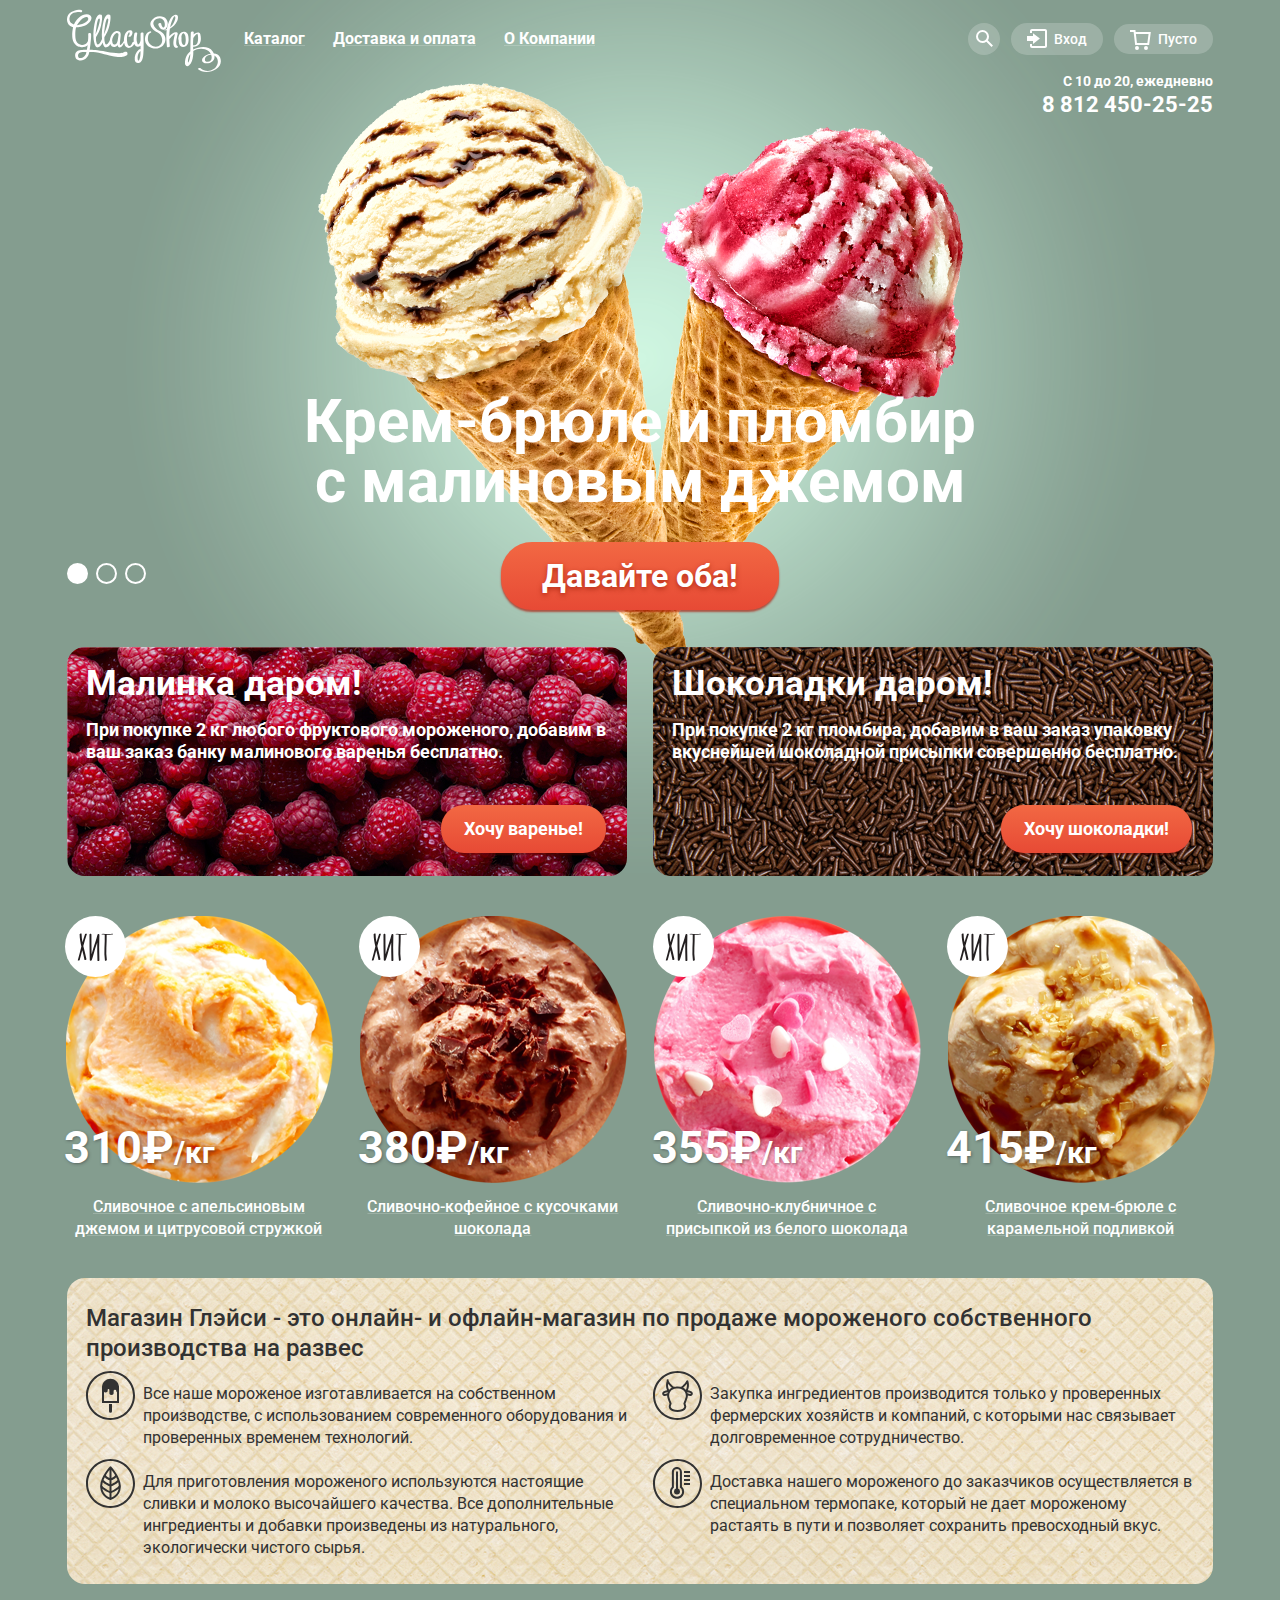
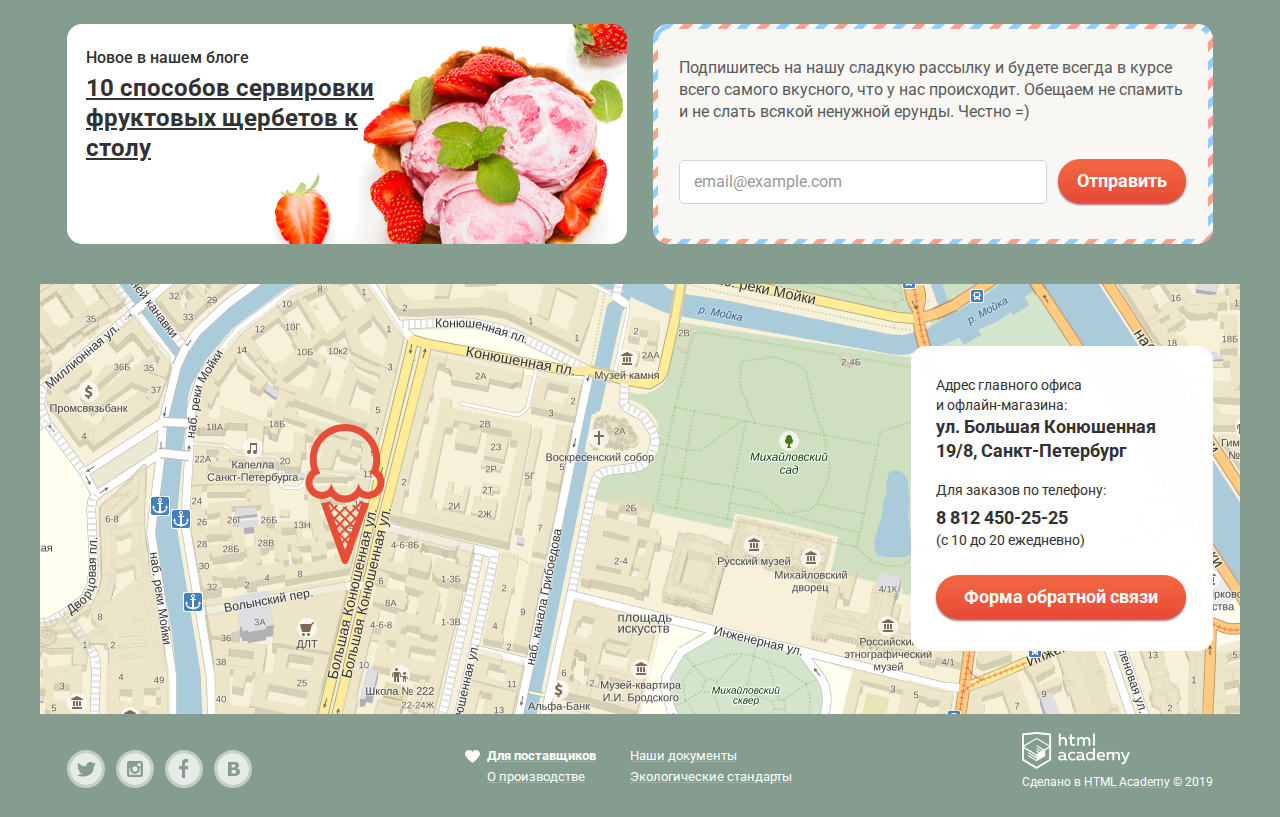
==== index.html @ 8e761d06 "Вёрстка и оживление слайдера" ====
<!DOCTYPE html>
<html lang="ru">
  <head>
    <meta charset="utf-8">
    <title>HTML Academy:Магазин Глейси</title>
    <link href="https://fonts.googleapis.com/css?family=Roboto:400,500,700&display=swap&subset=cyrillic-ext" rel="stylesheet">  
    <link rel="stylesheet" href="css/normalize.css">
    <link rel="stylesheet" href="css/style.css">
  </head>
  <body>
    <input class="visually-hidden" type="radio" name="slide" id="slide1" checked>
    <input class="visually-hidden" type="radio" name="slide" id="slide2">
    <input class="visually-hidden" type="radio" name="slide" id="slide3">
    <div class="site-wrapper">
    	<header class="page-header container">    
        <div class="header-flex">
          <div class="logo-and-nav">  
            <img src="img/logo.svg" width="154" height="64" alt="Логотип магазина Глейси">
        		<nav class="main-navigation">
              <ul class="main-navigation-list">
                <li class="main-navigation-item">
                  <a class="main-nav-button" href="catalog.html">Каталог</a>
                  <ul class="submenu-catalog">
                    <li class="submenu-item"><a href="#">Новинки</a></li>
                    <li class="submenu-item"><a href="catalog.html">Сливочное</a></li>
                    <li class="submenu-item"><a href="#">Щербеты</a></li>
                    <li class="submenu-item"><a href="#">Фруктовый лед</a></li>
                    <li class="submenu-item"><a href="#">Мелорин</a></li>
                  </ul>    
                </li>

                <li class="main-navigation-item"><a class="main-nav-button" href="delivery.html">Доставка и оплата</a></li>
                <li class="main-navigation-item"><a class="main-nav-button" href="about.html">О Компании</a></li>
              </ul>
            </nav>

            <div class="useful-info">
              С 10 до 20, ежедневно
              <a href="tel:+78124502525" aria-label="Контактный телефон">8 812 450-25-25</a>
            </div>
          </div>

          <ul class="user-navigation">
            <li><button class="user-navigation-item search-button" type="button">
                  Поиск
                  <svg xmlns="http://www.w3.org/2000/svg" xmlns:xlink="http://www.w3.org/1999/xlink" width="17" height="17" viewBox="0 0 17 17"><path fill="#fff" d="M16.958 15.527L11.75 10.32A6.455 6.455 0 0 0 13 6.5 6.5 6.5 0 1 0 6.5 13a6.465 6.465 0 0 0 3.839-1.263l5.205 5.204 1.414-1.414zM6.5 11C4.019 11 2 8.981 2 6.5S4.019 2 6.5 2 11 4.019 11 6.5 8.981 11 6.5 11z"/></svg>
                </button></li>
            <li><a class="user-navigation-item login-button" href="login.html">
                  <svg xmlns="http://www.w3.org/2000/svg" xmlns:xlink="http://www.w3.org/1999/xlink" width="21" height="19" viewBox="0 0 21 19"><g fill="#000"><path d="M6 14.875L12.917 9.5 6 4.125v2.917H-.042v4.917H6z"/><path d="M18 0H5C3.9 0 3 .9 3 2v2h2V2h13v15H5v-2H3v2c0 1.1.9 2 2 2h13c1.1 0 2-.9 2-2V2c0-1.1-.9-2-2-2z"/></g></svg>
                  Вход
                </a></li>
            <li><button class="user-navigation-item basket-button" type="button" aria-label="Корзина">Пусто</button></li>
          </ul>
        </div>

        <section class="modal modal-search">
          <h2 class="visually-hidden">Поиск по сайту</h2>
          <form action="https://echo.htmlacademy.ru" method="post">          
            <input class="form-input search-input" type="search" name="searchline" id="searchline" placeholder="Крем-брюле" aria-label="Строка поиска">
          </form>
        </section>

        <section class="modal modal-login">
          <h2 class="visually-hidden">Личный кабинет</h2>
          <form action="https://echo.htmlacademy.ru" method="post">          
            <label class="visually-hidden" for="login-email">Электронная почта</label>
            <input class="form-input modal-login-email-input" type="email" name="email" id="login-email" placeholder="Электронная почта">
            <label class="visually-hidden" for="login-password">Пароль</label>
            <input class="form-input modal-login-password-input" type="password" name="password" id="login-password" placeholder="Пароль">
            <div class="modal-login-buttons-and-links">
              <button class="button enter-button" type="submit">Войти</button>
              <div>
                <a href="forgot-password.html">Забыли пароль?</a>
                <a href="registration.html">Новая регистрация</a>
              </div>
            </div>
          </form>
        </section>
    	</header>

    	<main class="container">
        <h1 class="visually-hidden">Магазин мороженого Глейси</h1>

          <section class="slider">
            <div class="slider-controls">
              <label for="slide1"></label>
              <label for="slide2"></label>
              <label for="slide3"></label>
            </div>
            <ul>
              <li class="slider-item">
                <h2 class="slider-header">Крем-брюле и пломбир с малиновым джемом</h2>
                <img src="img/slider-image-1.png" width="647" height="584" alt="Крем-брюле и пломбир с малиновым джемом">
                <a class="button main-button" href="#">Давайте оба!</a>
              </li>
              <li class="slider-item">
                <h2 class="slider-header">Шоколадный пломбир и лимонный сорбет</h2>
                <img src="img/slider-image-2.png" width="647" height="584" alt="Шоколадный пломбир и лимонный сорбет">
                <a class="button main-button" href="#">Давайте оба!</a>
              </li>
              <li class="slider-item">
                <h2 class="slider-header">Пломбир с помадкой и клубничный щербет</h2>
                <img src="img/slider-image-3.png" width="647" height="584" alt="Пломбир с помадкой и клубничный щербет">
                <a class="button main-button" href="#">Давайте оба!</a>
              </li>
            </ul>
          </section>
        
      		<section class="hot-deals">
            <h2 class="visually-hidden">Горячие предложения!</h2>
            <article class="hot-deals-item raspberry-deal">
              <h3 class="hot-deals-title">Малинка даром!</h3>
              <p>При покупке 2 кг любого фруктового мороженого, добавим в ваш заказ банку малинового варенья бесплатно.</p>
              <a href="#" class="button">Хочу варенье!</a>
            </article>
              
            <article class="hot-deals-item chocolate-deal">
              <h3 class="hot-deals-title">Шоколадки даром!</h3>
              <p>При покупке 2 кг пломбира, добавим в ваш заказ упаковку вкуснейшей шоколадной присыпки совершенно бесплатно.</p>
              <a href="#" class="button">Хочу шоколадки!</a>
            </article>
          </section>

          <section class="bestsellers">
            <h2 class="visually-hidden">Хиты продаж</h2>
            <ul class="bestsellers-list">
              <li class="goods-list-item">
                <a href="#">
                  <h3>Сливочное с апельсиновым джемом и цитрусовой стружкой</h3>
                  <img src="img/1.png" width="267" height="267" alt="Сливочное мороженое с апельсиновым джемом и цитрусовой стружкой">
                </a>
                <p>
                  <span class="price">310&#8381;</span>/кг
                </p>
                <button class="button quick-view-button" type="button">Быстрый просмотр</button>
              </li>
              <li class="goods-list-item">
                <a href="#">
                  <h3>Сливочно-кофейное с кусочками шоколада</h3>
                  <img src="img/2.png" width="267" height="267" alt="Сливочно-кофейное мороженое с кусочками шоколада">
                </a>
                <p>
                  <span class="price">380&#8381;</span>/кг
                </p>
                <button class="button quick-view-button" type="button">Быстрый просмотр</button>
              </li>
              <li class="goods-list-item">
                <a href="#">
                  <h3>Сливочно-клубничное с присыпкой из белого шоколада</h3>
                  <img src="img/3.png" width="267" height="267" alt="Сливочно-клубничное мороженое с присыпкой из белого шоколада">
                </a>
                <p>
                  <span class="price">355&#8381;</span>/кг
                </p>
                <button class="button quick-view-button" type="button">Быстрый просмотр</button>
              </li>
              <li class="goods-list-item">
                <a href="#">
                  <h3>Сливочное крем-брюле с карамельной подливкой</h3>
                  <img src="img/4.png" width="267" height="267" alt="Сливочное мороженое крем-брюле с карамельной подливкой">
                </a>
                <p>
                  <span class="price">415&#8381;</span>/кг
                </p>
                <button class="button quick-view-button" type="button">Быстрый просмотр</button>
              </li>            
            </ul>
          </section>

          <section class="advantages">
            <h2 class="visually-hidden">Наши преимущества</h2>
            <p class="advantages-general-text">Магазин Глэйси - это онлайн- и офлайн-магазин по продаже мороженого собственного производства на развес</p>
            <dl class="advantages-list">
              <div class="advantages-item">
                <dt class="advantages-icon advantages-icon-ice-cream">Собственное производство</dt>
                <dd class="advantages-text">Все наше мороженое изготавливается на собственном производстве, с использованием современного оборудования и проверенных временем технологий.</dd>
              </div>
              
              <div class="advantages-item">
                <dt class="advantages-icon advantages-icon-cow">Проверенные поставщики</dt>
                <dd class="advantages-text">Закупка ингредиентов производится только у проверенных фермерских хозяйств и компаний, с которыми нас связывает долговременное сотрудничество.</dd>
              </div>

              <div class="advantages-item">
                <dt class="advantages-icon advantages-icon-eco">Высочайшее качество</dt>
                <dd class="advantages-text">Для приготовления мороженого используются настоящие сливки и молоко высочайшего качества. Все дополнительные ингредиенты и добавки произведены из натурального, экологически чистого сырья.</dd>
              </div>
              
              <div class="advantages-item">
                <dt class="advantages-icon advantages-icon-thermometer">Правильная доставка</dt>
                <dd class="advantages-text">Доставка нашего мороженого до заказчиков осуществляется в специальном термопаке, который не дает мороженому растаять в пути и позволяет сохранить превосходный вкус.</dd>
              </div>
            </dl>
          </section>

        	<div class="blog-and-subscribe">
            <section class="blog-news">
              <h2 class="blog-news-title">Новое в нашем блоге</h2>
              <a href="#" class="blog-news-item">10 способов сервировки фруктовых щербетов к столу</a>
            </section>

            <section class="subscribe">
              <div class="subscribe-inner-block">
                <h2 class="visually-hidden">Подписка</h2>
                <p class="subscribe-text">Подпишитесь на нашу сладкую рассылку и будете всегда в курсе всего самого вкусного, что у нас происходит. Обещаем не спамить и не слать всякой ненужной ерунды. Честно =)</p>
                <form action="https://echo.htmlacademy.ru" method="post">
                  <label for="input-email" class="visually-hidden">Ваша электронная почта</label>
                  <input class="form-input subscribe-email-input" type="email" name="email" id="input-email" placeholder="email@example.com">
                  <button type="submit" class="button">Отправить</button>
                </form>  
              </div>     
            </section>
        </div>

        <section class="modal modal-feedback">
          <h2 class="visually-hidden">Форма обратной связи</h2>
          <p>Мы обязательно вам ответим!</p>
          <form action="https://echo.htmlacademy.ru" method="post">          
            <label for="name" class="visually-hidden">Ваше имя</label>
            <input class="form-input" type="text" name="name" id="name" placeholder="Имя Фамилия">
            <label for="feedback-email" class="visually-hidden">Ваша электронная почта</label>
            <input class="form-input" type="email" name="email" id="feedback-email" placeholder="email@example.com">
            <label for="comment" class="visually-hidden">Комментарий</label>
            <textarea class="feedback-text form-input" name="comment" id="comment" cols="30" rows="10" placeholder="В свободной форме"></textarea>
            <button class="button" type="submit">Отправить</button>
            <button class="modal-close" type="button" aria-label="Закрыть"></button>
          </form>
        </section>

        <section class="map">
          <h2 class="visually-hidden">Как нас найти</h2>
          <a class="map-link" href="#"><img class="map-image" src="img/map.png" width="1200" height="640" alt="Карта проезда к магазину Глэйси по адресу Санкт-Петербург, ул. Большая Конюшенная 19/8"></a>
          <div class="map-infobox">
            <p>
              Адрес главного офиса<br> и офлайн-магазина:
              <span class="office-address">ул. Большая Конюшенная 19/8, Санкт-Петербург</span>
            </p>

            <p>
              Для заказов по телефону:
              <a class="phone" href="tel:+78124502525" aria-label="Контактный телефон">8 812 450-25-25</a>
              <span class="working-hours">(с 10 до 20 ежедневно)</span>
            </p>

            <a class="button feedback-button" href="#">Форма обратной связи</a>
          </div>
        </section>

    	</main>
    	<footer class="container">
        <div class="social">
          <ul>
            <li><a class="social-button twitter-social" href="#">Twitter</a></li>
            <li><a class="social-button instagram-social" href="#">Instagram</a></li>
            <li><a class="social-button facebook-social" href="#">Facebook</a></li>
            <li><a class="social-button vk-social" href="#">Вконтакте</a></li>
          </ul>
        </div>

    		<div class="footer-nav">
          <ul>
              <li><a class="suppliers" href="#">Для поставщиков</a></li>
              <li><a href="#">О производстве</a></li>
          </ul>
        
          <ul>
            <li><a href="#">Наши документы</a></li>
            <li><a href="#">Экологические стандарты</a></li>
          </ul>
    		</div>

    		<div class="copyright">
          <a href="https://htmlacademy.ru/intensive/htmlcss" class="html-academy-logo">HTML Academy</a>
          <span class="made-in-htmlacademy"> Сделано в <a href="https://htmlacademy.ru/intensive/htmlcss">HTML Academy</a> &copy; 2019</span>
    		</div>
    	</footer>
      <div class="overlay"></div>
      <script src="js/script.js"></script>
      <script src="js/feedback.js"></script>
    </div>
  </body>
</html>
---- css/style.css ----
body {
	padding: 0;
	margin: 0;

	font-family: "Roboto", Arial, sans-serif;
	font-size: 16px;
	line-height: 22px;
	font-weight: 400;
	color: #ffffff;

	background-color: #849d8f; 
	background-image: url("../img/backlight-catalog.png");
	background-position: 50% 0;
	background-repeat: repeat-x;

}

.site-wrapper {	
	background-image: url("../img/backlight.png");
	background-position: 50% 0;
	background-repeat: no-repeat;

	transition: background-color 0.5s ease;
}

a {
	color: inherit;
	text-decoration-color: rgba(255, 255, 255, 0.2);
}

a:hover,
a:focus,
a:active
 {
	color: #ffbc9e;
	text-decoration-color: rgba(255, 188, 158, 0.3);
}

img {
  max-width: 100%;
  height: auto;
}

ul {
	margin: 0;
}

.container {
	position: relative;
	width: 1146px;
	margin: 0 auto;
	padding: 0 27px;
}

/*Класс для скрывания от всех, кроме читалок*/

.visually-hidden {
	position: absolute;
	width: 1px;
	height: 1px;
	margin: -1px;
	border: 0;
	padding: 0;
	clip: rect(0 0 0 0);
	overflow: hidden;
}

/* Модалки */

.modal {
	display: none;
}

.form-input {
	box-sizing: border-box;
	padding: 0 14px;

	color: #323232;

	border: 1px solid #d3d3d2;
	border-radius: 5px;
}

.form-input:hover {
	border: 2px solid rgba(154, 154, 154, 0.52);
	padding-left: 13px;
}

.form-input:focus {
	outline: none;
	border: 2px solid rgba(46, 136, 228, 0.52);
	padding-left: 13px;
}

.form-input::placeholder {
	color: #999999;
}

.modal-search {
	z-index: 1;
	position: absolute;
	right: 239px;
	top: 59px;

	background-color: #f8f7f4;

	border-radius: 6px;

	box-shadow: 0 20px 20px 0 rgba(0, 0, 0, 0.4);
}

.search-input {
	margin: 20px 15px;
	width: 310px;
	height: 44px;
}

.modal-login {
	z-index: 1;
	position: absolute;
	right: 135px;
	top: 59px;

	background-color: #f8f7f4;

	border-radius: 6px;

	box-shadow: 0 20px 20px 0 rgba(0, 0, 0, 0.4);
}


.modal-login-buttons-and-links {
	display: flex;
	margin: 0 19px;
	margin-bottom: 22px;
	justify-content: space-between;
	height: 44px;
}

.modal-login input {
	display: block;
	margin: 20px 19px;
	width: 240px;
	height: 42px;
}

.modal-login a {
	display: block;
	margin-bottom: -5px;

	color: #323232;
	font-size: 13px;
	line-height: 24px;
	text-decoration: underline;
	text-decoration-color: rgba(50, 50, 50, 0.3);
}

.modal-login a:hover,
.modal-login a:focus,
.modal-login a:active {
	color: #e84d37;
	text-decoration-color: rgba(232, 77, 55, 0.3);
}

.modal-login .enter-button {
	padding: 10px 24px;
}

.modal-basket {
	z-index: 1;
	position: absolute;
	right: 27px;
	top: 59px;
	padding: 0 16px;

	color: #323232;
	font-size: 13px;
	line-height: 16px;

	background-color: #f8f7f4;

	border-radius: 5px;

	box-shadow: 0 20px 20px 0 rgba(0, 0, 0, 0.4);
}

.modal-basket td {	
	box-sizing: border-box;
}

.basket-table-line {
	height: 65px;
	vertical-align: middle;
}

.basket-cost-cell {
	width: 80px;
	text-align: center;
}

.basket-price-cell {
	width: 130px;
	text-align: center;
}

.basket-price {
	color: #999999;
}

.basket-name-cell {
	width: 274px;
	padding-left: 46px;

	background-repeat: no-repeat;
	background-size: 33px 33px;
	background-position: 0 center;
}

.basket-delete-cell {
	width: 26px;
}

.basket-total {
	padding-top: 15px;
	text-align: right;

	font-size: 15px;
	line-height: 18px;
	font-weight: bold;
	border-top: 1px solid #cacac7;
}

.basket-item-1 {
	background-image: url("../img/ice-cream-mini-icon-1.png");
}

.basket-item-2 {
	background-image: url("../img/ice-cream-mini-icon-2.png");
}

.delete-button {
	display: block;
	width: 11px;
	height: 11px;

	font-size: 0;

	background-image: url("../img/cross-small.svg");
}

.modal-basket form {
	text-align: right;
}

.modal-basket table {
	text-align: left;
	border-collapse: collapse;
	border: none;
}

.modal-basket .order-button {
	padding: 10.5px 15.5px;
	margin-top: 8px;
	margin-bottom: 20px;
}

.modal-feedback {
	position: fixed;
	width: 478px;
	height: 442px;
	z-index: 3;
	left: 50%;
	top: 50%;
	transform: translate(-50%, -50%);
	box-sizing: border-box;
	padding: 0 24px;

	background-color: #f8f7f4;

	border-radius: 10px;
}

.overlay {
	z-index: 2;
	display: none;
	position: fixed;
	left: 0;
	top: 0;
	width: 100%;
	height: 100%;

	background-color: rgba(0, 0, 0, 0.3);
}

.modal-feedback form {
	text-align: right;
}

.modal-feedback p {
	margin: 0;
	margin-top: 16px;

	color: #323232;
	font-size: 24px;
	line-height: 28px;
	font-weight: 500;
}

.modal-feedback .form-input {
	display: block;
	width: 267px;
	height: 44px;
	margin-top: 20px;
}

.modal-feedback .feedback-text {
	padding: 10px 14px;
	width: 100%;
	height: 155px;
	resize: none;
}

.modal-feedback .feedback-text:hover,
.modal-feedback .feedback-text:focus {
	padding: 9px 13px;
}

.modal-feedback .button {
	margin: 25px auto;
	padding: 10px 24px;
}

.modal-close {
	position: absolute;
	top: 7px;
	right: 8px;
	width: 18px;
	height: 17px;
	padding: 20px;
	margin: 0;
	cursor: pointer;

	background: none;
	background-image: url("../img/cross-big.svg");
	background-repeat: no-repeat;
	background-position: center;

	border: none;
}

.modal-show {
	display: block;
}


/* Кнопки */

.button {
	padding: 12px 23px;	
	display: inline-block;

	font: inherit;
	color: #ffffff;
	font-size: 18px;
	line-height: 24px;
	font-weight: bold;
	text-decoration: none;
	text-align: center;
	vertical-align: baseline;
	white-space: nowrap;

	background-color: #e84d37;
	background-image: linear-gradient(to top, #e74a35, #f26843);

	box-shadow: 0 2px 2px 0 rgba(85, 8, 0, 0.54);

	border: none;
	border-radius: 23px;
}

.button:hover,
.button:focus {
	color: #ffffff;

	background-image: 
	linear-gradient(rgba(255, 255, 255, 0.2), rgba(255, 255, 255, 0.2)),
	linear-gradient(to top, #e74a35, #f26843);

	box-shadow: 0 2px 1px 0 #ac1000;
}

.button:active {
	background-image: 
	    linear-gradient(rgba(0, 0, 0, 0.07), rgba(0, 0, 0, 0.07)),
	    linear-gradient(#e74a35, #f26843);

	box-shadow: inset 0 2px 2px 0 #942718;
}

.main-button {
	padding: 12px 41px;

	font-size: 32px;
	line-height: 44px;
	text-shadow: 0 2px 5px rgba(160, 32, 11, 0.76);

	box-shadow: 0 2px 2px 0 rgba(172, 16, 0, 0.64);

	border-radius: 31px;
}


/*    Главное меню     */
.page-header {
	position: relative;
	padding-top: 9px;
}

.header-flex {
	display: flex;
	justify-content: space-between;

}

.logo-and-nav {
	display: flex;
}

.gllacy-logo-link {
	font-size: 0;
	line-height: 0;
}

.main-navigation {
	margin-left: 10px;

	font-weight: bold;
	line-height: 18px;
}

.user-navigation {
	font-weight: 500;
	line-height: 16px;
}

.main-navigation a,
.user-navigation a {
	text-decoration-color: rgba(255, 255, 255, 0.2);
	color: inherit;
}

.main-navigation-item {
	padding-bottom: 4px;
	margin-right: 2px;
}

.main-navigation-list,
.user-navigation {
	display: flex;
	flex-wrap: wrap;
	align-items: center;
	padding: 0;

	list-style: none;
}

.main-navigation-list {
	position: relative;
	height: 100%;
}


.main-navigation .submenu-catalog {
	display: none;
	z-index: 1;
	position: absolute;
	top: 50px;
	left: -7px;
	padding: 0;

	list-style: none;

	background-color: #f8f7f4;

	box-shadow: 0 20px 20px 0 rgba(0, 0, 0, 0.4);

	border-radius: 5px;
}

.submenu-item {
	padding: 0;
	padding-left: 6px;
	padding-right: 9px;

	color: #323232;
	font-size: 14px;
	line-height: 16px;
	font-weight: 400;
}

.submenu-item:hover {
	background-color: #fbded7;
}

.submenu-item:active {
	background-color: #f6b5a5;
}

.submenu-item.submenu-item-current {
	color: #ffffff;

	background-color: #d07058;
}

.submenu-item:first-child a {
	font-weight: bold;
	border-bottom: 1px solid rgba(53, 53, 53, 0.2);
}

.submenu-item a {
	display: block;
	padding: 6px 15px;
	margin: 5px 0;
	text-decoration: none;
}

.main-navigation-item:hover > .submenu-catalog {
	display: block;
}

.main-nav-button {
	padding-top: 7px;
	padding-bottom: 6px;
	padding-left: 13px;
	padding-right: 13px;

	text-align: center;
	vertical-align: middle;
}

.main-nav-button:hover,
.main-nav-button:focus {
	color: #323232;

	outline: none;
	background-color: #f7f6f3;
	text-decoration: none;
	border-radius: 16px;
}

.main-nav-button:active {
	box-shadow: inset 0 2px 2px 0 #696969;

}

.main-nav-current {
	color: #ffffff;
	text-decoration: none;
	
	background-color: #d07058;
	border-radius: 16px;
	box-shadow: none;
}

.main-nav-current:hover,
.main-nav-current:focus {
	color: #ffffff;
	
	background-color: #d07058;
	border-radius: 16px;
	box-shadow: none;
}

.main-nav-current:focus {
	box-shadow: 0 0 2px 2px rgba(117, 161, 210, 0.7);
}

.user-navigation-item {
	display: block;
	box-sizing: border-box;

	margin: 0;
	margin-bottom: 5px;
	margin-left: 11px;

	color: inherit;
	font-size: 14px;
	line-height: 16px;
	font-weight: 500;
	text-decoration: none;

	background-color: rgba(255, 255, 255, 0.2);

	border: none;
	border-radius: 16px;
}

.search-button {
	padding: 0;
	display: flex;
	align-items: center;
	justify-content: center;
	width: 32px;
	height: 32px;

	font-size: 0;
	line-height: 0;
}

.login-button {
	width: 92px;
	height: 32px;
	padding: 0 16px;
	
	display: flex;
	align-items: center;
	justify-content: space-between;
}

.login-button path {
	fill: #ffffff;
}

.basket-button {
	padding-top: 7px;
	padding-bottom: 7px;
	padding-left: 44px;
	padding-right: 16px;

	background-image: url("../img/basket.svg");
	background-repeat: no-repeat;
	background-position: 16px 6px;
}

.user-navigation-item:hover,
.user-navigation-item:focus,
.user-navigation-item:active {
	color: #323232;
	background-color: #f8f7f4;
	outline: none;
}

.user-navigation-item:hover path,
.user-navigation-item:focus path,
.user-navigation-item:active path {
	fill: #000000;
}

.basket-button.basket-not-empty,
.basket-button:hover,
.basket-button:focus {
	color: #323232;

	background-color: #f8f7f4;
	background-image: url("../img/basket-red.svg");
	background-repeat: no-repeat;
}

.basket-button:focus {
	box-shadow: 0 0 2px 2px rgba(117, 161, 210, 0.7);
}

.useful-info {
	z-index: 1;
	position: absolute;
	bottom: -44px;
	right: 27px;

	font-size: 14px;
	line-height: 16px;
	font-weight: bold;
	text-align: right;
}

.useful-info a {
	display: block;
	margin-top: 4px;

	font-size: 22px;
	line-height: 24px;
	font-weight: bold;
	text-decoration: none;
}


/* Раздел слайдер */
.slider {
	position: relative;
	margin-top: 10px;
}

.slider h2,
.slider a {
	position: absolute;
	transform: translateX(-50%);
	left: 50%;
}

.slider ul {
	list-style: none;
	padding: 0;	
}

.slider-item {
	display: none;
	text-align: center;
}

.slider-item img {
	width: 647px;
	height: 584px;
}

.slider-header {
	width: 700px;
	top: 259px;

	font-size: 60px;
	line-height: 60.35px;
	font-weight: bold;
}

.slider a {
	top: 459px;
}

.slider-controls {
  position: absolute;
  bottom: 88px;
  left: 0;
  z-index: 20;
  
  font-size: 0;
}

.slider-controls label {
  display: inline-block;
  width: 17px;
  height: 17px;
  margin-right: 8px;

  vertical-align: top;

  background-color: transparent;
  border: 2px solid #ffffff;
  border-radius: 50%;
  cursor: pointer;
}

#slide1:checked ~ .site-wrapper {
  background-color: #849d8f;
}

#slide2:checked ~ .site-wrapper {
  background-color: #8996a6;
}

#slide3:checked ~ .site-wrapper {
  background-color: #9d8b84;
}

#slide1:checked ~ .site-wrapper .slider-item:nth-child(1),
#slide2:checked ~ .site-wrapper .slider-item:nth-child(2),
#slide3:checked ~ .site-wrapper .slider-item:nth-child(3) {
  display: block;
}

#slide1:checked ~ .site-wrapper label[for="slide1"],
#slide2:checked ~ .site-wrapper label[for="slide2"],
#slide3:checked ~ .site-wrapper label[for="slide3"] {
  background-color: #ffffff;
}

/* Раздел горячие предложения */

.hot-deals {
	margin-top: -26px;
	display: flex;
	justify-content: space-between;
}

.hot-deals-item {
	position: relative;
	box-sizing: border-box;
	width: 560px;
	padding: 0 19px;

	font-size: 18px;
	line-height: 22px;
	font-weight: bold;
	min-height: 229px;

	border-radius: 18px;
}

.hot-deals-item p {
	margin: 0;
}

.hot-deals-title {
	margin: 0;
	margin-top: 16px;
	margin-bottom: 15px;

	font-size: 35px;
	line-height: 41px;
	font-weight: bold;
}

.hot-deals-item .button {
	position: absolute;
	right: 21px;
	bottom: 23px;
}

.raspberry-deal {
	background-color: #721329;
	background-image: url("../img/raspberry-bg.jpg");
	background-repeat: no-repeat;

}

.chocolate-deal {
	background-color: #371a0c;
	background-image: url("../img/chocolate-bg.jpg");
	background-repeat: no-repeat;
}


/* Раздел хиты продаж */

.bestsellers {
	margin-top: 40px;
}

.bestsellers-list {
	display: flex;
	flex-wrap: wrap;
	justify-content: space-between;
	margin: 0;
	padding: 0;
	margin-top: 25px;
	margin-left: -15px;
	margin-right: -15px;


	list-style: none;
}

.bestsellers-list li::after {
	position: absolute;
	top: 0;
	left: 13px;

	content: "";
	width: 61px;
	height: 61px;

	background-image: url("../img/hit.svg");
}

/* Раздел Преимущества (главная)*/

.advantages {
	margin-top: 1px;
	padding: 19px;
	padding-bottom: 25px;

	color: #323232;

	background-color: #ece1c8;
	background-image: url("../img/waffel-pattern.jpg");
	background-position: 0 0;
	background-repeat: repeat;

	border-radius: 18px;
}

.advantages-general-text {
	margin-top: 6px;
	margin-bottom: -2px;

	font-size: 24px;
	line-height: 30px;
	font-weight: 500;
}

.advantages-list {
	display: flex;
	flex-wrap: wrap;
	justify-content: space-between;

	margin: 0;
}

.advantages-item {
	position: relative;
	width: 541px;

	margin-top: 22px;
}

.advantages-text {
	margin: 0;
	padding-left: 57px;
}

.advantages-icon {
	position: absolute;
	top: -12px;

	font-size: 0;
	width: 50px;
	height: 50px;
	background-position: top left;
	background-repeat: no-repeat;
}

.advantages-icon-ice-cream {
	background-image: url("../img/ice-cream.svg");
}

.advantages-icon-eco {
	background-image: url("../img/eco.svg");
}

.advantages-icon-cow {
	background-image: url("../img/cow.svg");
}

.advantages-icon-thermometer {
	background-image: url("../img/thermometer.svg");
}

.blog-and-subscribe {
	margin-top: 40px;
	display: flex;
	justify-content: space-between;
	height: 220px;
}

/* Новоти в блоге */

.blog-news {
	box-sizing: border-box;
	width: 560px;
	padding: 19px;

	background-color: #ffffff;	
	background-image: url("../img/strawberry-bg.jpg");
	background-position: -52px -224px;
	background-repeat: no-repeat;

	border-radius: 15px;
}

.blog-news-title {
	margin: 0;
	margin-top: 4px;
	color: #323232;
	font-size: 16px;
	line-height: 22px;
	font-weight: 500;
}

.blog-news-item {
	display: inline-block;
	vertical-align: baseline;
	margin-top: 4px;
	width: 60%;

	color: #323232;
	font-size: 24px;
	line-height: 30px;
	font-weight: bold;
	text-decoration-color: #353535;
}

.blog-news a:hover,
.blog-news a:focus,
.blog-news a:active {
	color: #e84d37;
	text-decoration-color: rgba(232, 77, 55, 0.3);
}


/* Подписка */

.subscribe {
	box-sizing: border-box;
	width: 560px;
	padding: 5px;

	color: #5a5a5a;

	background-color: #fe9e90;
	background-image: url("../img/bg-post.svg");

	border-radius: 15px;
}

.subscribe-inner-block {
	padding: 21px;
	padding-right: 15px;

	box-sizing: border-box;
	width: 100%;
	height: 100%;

	background-color: #f8f7f4;
	border-radius: 12px;
}

.subscribe-text {
	margin: 0;
	margin-top: 7px;
}

.subscribe form {
	margin-top: 36px;
}

.subscribe-email-input {
	width: 368px;
	height: 44px;
	margin-right: 7px;
}

.subscribe-email-input::placeholder {
	color: #999999;
}

.subscribe .button {
	padding: 10px 19px;

}

/* Карта */

.map {
	position: relative;
	margin: 0 -27px;
	margin-top: 40px;
	width: 1200px;
}

.map-link {
	display: block;
	width: 1200px;
	height: 430px;
	overflow: hidden;
}

.map-link::before {
	z-index: 1;
	position: absolute;
	top: 140px;
	left: 265px;

	content: "";
	width: 80px;
	height: 140px;

	background-image: url("../img/pin.svg");
	background-repeat: no-repeat;
}

.map-image {
	position: relative;
	top: -105px;
}

.map-infobox {
	position: absolute;
	top: 62px;
	right: 27px;
	width: 302px;
	height: 305px;

	box-sizing: border-box;
	padding: 15px 25px;

	border-radius: 15px;

	background-color: rgba(255, 255, 255, 0.98);
}

.map-infobox p {
	margin: 14px 0;

	color: #323232;
	font-size: 14px;
	line-height: 20px;
}

.map-infobox a {
	text-decoration: none;
}

.map-infobox .office-address {
	display: inline-block;
	margin-bottom: 3px;

	font-size: 18px;
	line-height: 24px;
	font-weight: bold;
}

.map-infobox .phone {
	display: inline-block;
	margin-top: 7px;

	color: #323232;
	font-size: 18px;
	line-height: 22px;
	font-weight: bold;
}

.map-infobox .working-hours {
	display: inline-block;
	margin-bottom: 10px;

	font-size: 14px;
	line-height: 22px;
}

.map-infobox .feedback-button {
	padding: 10px 28px;
}

/*         */
/* Каталог */
/*         */

/* Хлебные крошки */

.breadcrumbs ul {
	display: flex;
	justify-content: flex-start;
	flex-wrap: wrap;

	padding: 0;
	margin: 0;
	margin-top: 25px;

	list-style: none;

	font-size: 14px;
	line-height: 16px;
}

.breadcrumbs li {
	position: relative;

	margin-right: 21px;
}

.breadcrumbs li::after {
	content: "»";

	position: absolute;
	right: -14px;
}

.breadcrumbs-current {
	margin-right: 0;
}

.breadcrumbs-current::after {
	display: none;
}


.catalog-title {
	margin: 0;
	margin-top: 5px;

	font-size: 35px;
	line-height: 41px;
}

/* Фильтр товаров */

.filters {
	margin-top: 26px;
}

.filters form {
	display: flex;
	justify-content: space-between;
	align-items: flex-start;
	flex-wrap: wrap;
	width: 860px;
	height: 148px;
}

.filters-section {
	height: 58px;
	display: flex;
	flex-direction: column;
	justify-content: flex-end;
}

.filters fieldset {
	padding: 0;
	margin: 0;
	border: none;
}

.filters ul {
	list-style: none;	
}

.filters-group-label {
	padding-left: 16px;
	padding-right: 15px;
	margin-bottom: 6px;

	font-size: 14px;
	line-height: 16px;
	font-weight: 500;
}

.filters-group {
	display: flex;
	justify-content: space-around;
	align-items: center;
	flex-wrap: wrap;
	height: 36px;

	padding: 0;

	color: #ffffff;
	font-size: 16px;
	line-height: 18px;
	font-weight: 500;

	border: none;
	border-radius: 18px;

	background-color: rgba(255, 255, 255, 0.2);
}

.filters .sorting-select {
	width: 193px;
	height: 36px;
	padding-left: 12px;
	padding-right: 20px;
}

.filters .sorting-select:hover,
.filters .sorting-select:focus {
	color: #323232;
	outline: none;
}

.filters .sorting-select:focus {
	box-shadow: 0 0 2px 2px rgba(117, 161, 210, 0.7);
}

.filters .filter-range {
	width: 219px;
}

.filter-range .range-controls {
	position: relative;
	justify-content: center;
}

.range-controls .scale {
	height: 4px;
	width: 80%;

	background-color: rgba(248, 247, 244, 0.5);
}

.range-controls .bar {
	position: relative;
	left: 20px;
	height: 4px;
	width: 53.6%;

	background-color: rgba(248, 247, 244, 1);
}

.range-toggle {
	position: absolute;
	top: 9px;
	width: 4px;
	height: 4px;

	background-color: #ababab;

	border: 8px solid #ffffff;
	border-radius: 50%;	
	cursor: pointer;
}

.range-toggle-min {
	left: calc(10% + 5.9%);
}

.range-toggle-max {
	right: calc(10% + 20.5%);
}

.filters .fat-select {
	width: 415px;
	margin-right: 4px;
}

.filters .fillers-select {
	width: 702px;
}

.filter-option label {
	position: relative;
	padding-left: 30px;
}

.fillers-select .filters-group,
.fat-select .filters-group {
	padding: 0 5px;
}
.filter-input + label::before{
	content: "";
	display: block;
	position: absolute;
	background-repeat: no-repeat;
	background-size: contain;
	opacity: 0.8;
}

.filter-input + label:hover::before,
.filter-input:focus + label::before {
	opacity: 1;
}

.filter-input:disabled + label::before {
	opacity: 0.4;
}

.filter-input-radio + label::before {
	width: 22px;
	height: 22px;
	left: -2px;
	top: -1px;
	
	background-image: url("../img/radio-off.svg");
}

.filter-input-checkbox + label::before {
	width: 20px;
	height: 20px;
	left: -2px;
	top: 0px;
	
	background-image: url("../img/checkbox-off.svg");
}

.filter-input-radio:checked + label::before {
	background-image: url("../img/radio-on.svg");
}

.filter-input-checkbox:checked + label::before {
	width: 25px;
	background-image: url("../img/checkbox-on.svg");
}

/* Обводка для фокуса - какая-то нужна, но эта выглядит плохо при работе мышкой */
/*.filter-input:focus + label {
	box-shadow: 0 0 2px 2px rgba(117, 161, 210, 0.7);
}*/

.filters-button {
	padding-top: 9px;
	padding-bottom: 9px;
	padding-left: 29px;
	padding-right: 29px;
	margin: 0;

	color: inherit;
	font-size: 16px;
	line-height: 18px;
	font-weight: 500;

	background-color: rgba(255, 255, 255, 0.2);

	box-shadow: inset 0 0 0 2px #ffffff;
	border: none;
	border-radius: 18px;
}

.filters-button:hover,
.filters-button:focus {
	color: #323232;

	background-color: #f7f6f3;
}

.filters-button:focus {
	outline: none;
	box-shadow: 0 0 2px 2px rgba(117, 161, 210, 0.7);
}

.filters-button:active {
	box-shadow: inset 0 2px 1px 0 #696969;
	border: 2px solid #;
}


/* Список товаров */

.goods-list {
	display: flex;
	flex-wrap: wrap;
	justify-content: space-between;
	margin: 0;
	padding: 0;
	margin-top: 25px;
	margin-left: -15px;
	margin-right: -15px;

	list-style: none;
}

.goods-list-item {
	position: relative;
	width: 25%;
	margin-bottom: 37px;

	text-align: center;
}

.goods-list-item::before {
	display: none;
	z-index: -1;
	content: "";
	position: absolute;
	top: -6px;
	width: 100%;
	height: 125%;

	background-color: rgba(248, 247, 244, 0.2);

	box-shadow: 0 20px 20px 0 rgba(0, 0, 0, 0.08);

	border-radius: 5px;
}

.quick-view-button {
	display: none;
	position: absolute;
	bottom: -18.2%;
	left: 50%;
	transform: translateX(-50%);

	padding: 10px 17px;
}

.goods-list-item:hover {
	z-index: 1;
}

.goods-list-item:hover::before,
.goods-list-item:hover .quick-view-button {
	display: block;
}

.goods-list-item a {
	display: flex;
	flex-direction: column-reverse;
	align-items: center;
}

.goods-list-item h3 {
	margin: 0;
	margin-top: 13px;
	max-width: 87%;

	font-size: 16px;
	line-height: 22px;
	font-weight: 500;

	text-align: center;
}

.goods-list-item .price {
	font-size: 45px;
	line-height: 45px;
	font-weight: bold;

}

.goods-list-item p {
	position: absolute;
	top: 209px;
	left: 12px;
	margin: 0;

	font-size: 30px;
	line-height: 45px;
	font-weight: bold;
	text-shadow: 1px 1px 3px rgba(49, 50, 53, 0.5);
}

/* Пагинация */

.pagination {
	display: flex;
	justify-content: flex-end;

	padding: 0;
	margin-top: 45px;
	padding-bottom: 29px;

	border-bottom: 1px solid rgba(234, 234, 234, 0.3);

	list-style: none;
}

.page-link {
	display: block;

	padding-top: 4px;
	padding-bottom: 3px;
	padding-left: 9px;
	padding-right: 9px;
	margin-left: 2px;

	font-size: 16px;
	line-height: 18px;
	font-weight: 500;
	text-decoration: none;
	
	border-radius: 50%;
}

.page-link:hover,
.page-link:focus,
.page-link:active {
	color: #ffffff;
	background-color: rgba(255, 255, 255, 0.2);
}

.pagination .current-page {
	color: #353535;

	background-color: #eaeaea;
}

.previous-page,
.next-page {
	width: 27px;
	height: 26px;
	padding: 0;

	font-size: 0;

	background-image: url("../img/icon-right-small.svg");
	background-repeat: no-repeat;
	background-position: center;
}

.previous-page {	
	transform: rotate(180deg);
}

.next-page {
	margin-right: -10px;
	margin-left: 7px;
}

/* Подвал */

footer {
	min-height: 103px;

	display: flex;
	justify-content: space-between;

	color: #ffffff;
	font-size: 13px;
	line-height: 18px;
}

footer ul {
	list-style: none;
}


footer .suppliers {
	font-weight: bold;
}

footer .made-in-htmlacademy {
	font-size: 12px;
}

.social {
	width: 185px;
	padding-top: 36px;
}

.social ul {
	display: flex;
	justify-content: space-between;

	padding: 0;
}

.footer-nav {
	margin-top: 33px;
	margin-left: 5px;
	width: 305px;
	display: flex;
	justify-content: space-between;
}

.footer-nav ul {
	padding: 0;
}

.footer-nav li {
	margin-bottom: 3px;
}

.copyright {
	padding-top: 18px;
}

.social-button {
	position: relative;
	display: block;
	width: 32px;
	height: 32px;
	opacity: 0.8;

	font-size: 0;

	background-repeat: no-repeat;	
}

.social li {
	width: 32px;
	height: 32px;

	border: 3px solid rgba(255, 255, 255, 0.5);
	border-radius: 50%;
}

.social li:hover {
	border-color: rgba(255, 255, 255, 0.7);
}

.social-button:hover,
.social-button:focus {
	opacity: 1;
}

.twitter-social {
	background-image: url("../img/twitter.svg");	
}

.instagram-social {
	background-image: url("../img/instagram.svg");
}

.facebook-social {
	background-image: url("../img/fb.svg");
}

.vk-social {
	background-image: url("../img/vk.svg");
}

.suppliers {
	position: relative;
}

.suppliers::before {
	content: "";
	position: absolute;
	top: 2px;
	left: -22px;
	width: 15px;
	height: 13px;

	background-image: url("../img/heart.svg");
	background-repeat: no-repeat;
	background-position: 0;
}

.html-academy-logo {
	display: block;
	width: 108px;
	height: 37px;

	margin-bottom: 4px;

	font-size: 0;

	background-image: url("../img/logo-htmlacademy.svg");
	background-repeat: no-repeat;
}

/*.site-wrapper {
	background-image: url("../../gllacy-index.jpg");
	background-position: 50% 0;
	background-repeat: no-repeat;
}*/
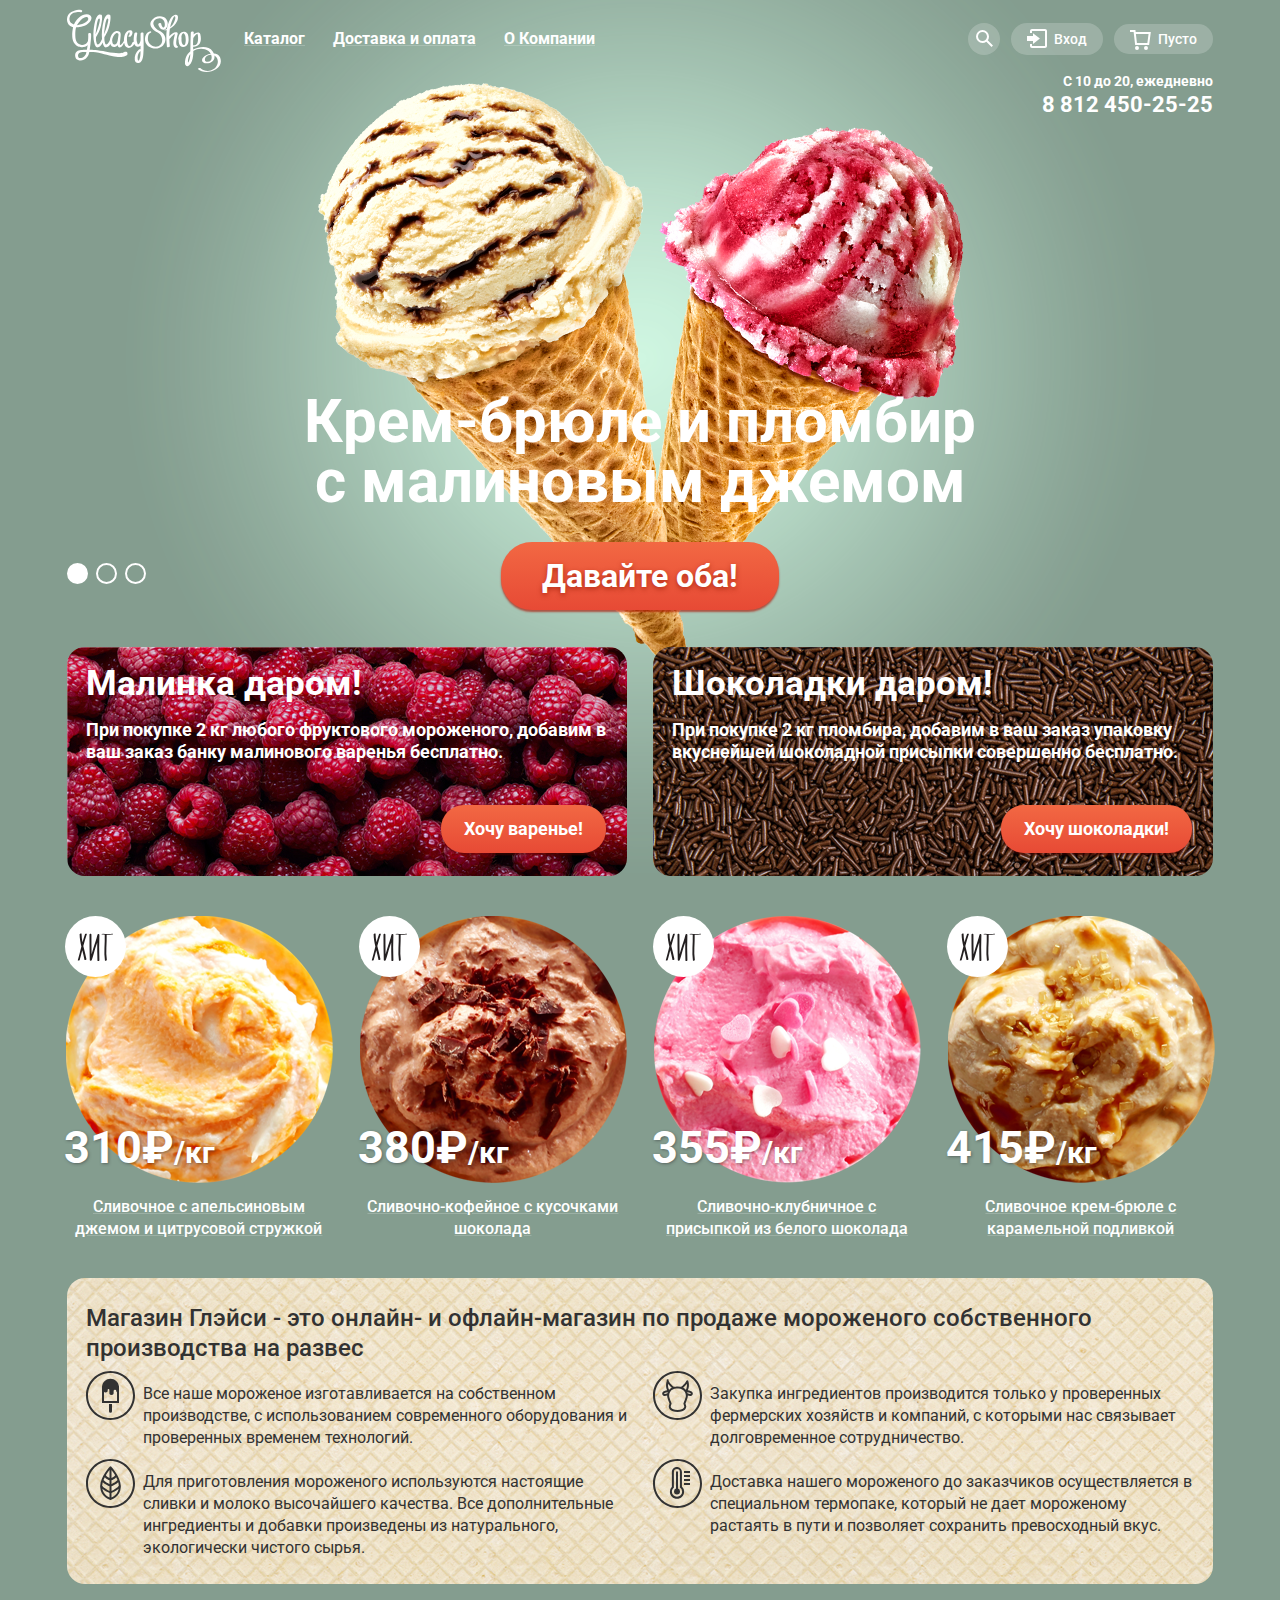
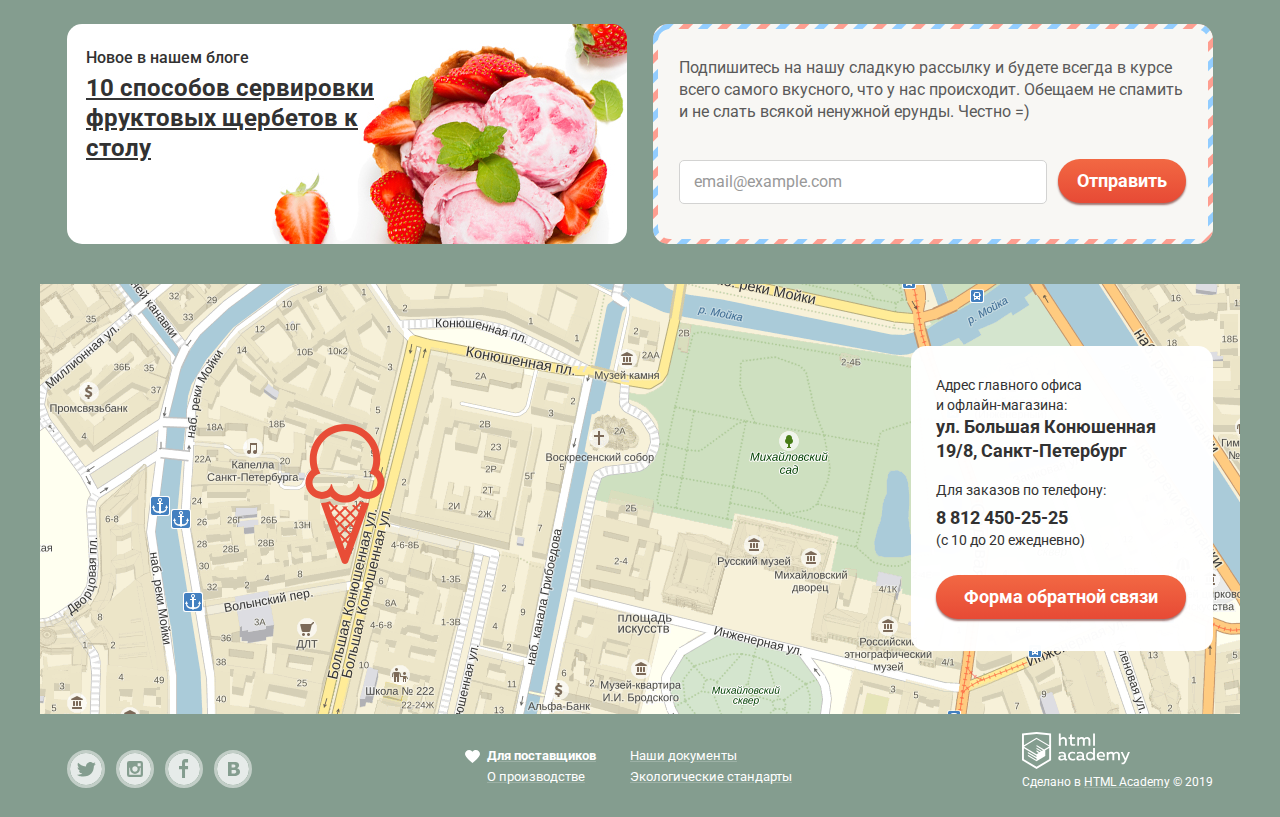
==== commit a5422c65: "Исправления по критериям" ====
--- a/index.html
+++ b/index.html
@@ -49,7 +49,7 @@
                   <svg xmlns="http://www.w3.org/2000/svg" xmlns:xlink="http://www.w3.org/1999/xlink" width="21" height="19" viewBox="0 0 21 19"><g fill="#000"><path d="M6 14.875L12.917 9.5 6 4.125v2.917H-.042v4.917H6z"/><path d="M18 0H5C3.9 0 3 .9 3 2v2h2V2h13v15H5v-2H3v2c0 1.1.9 2 2 2h13c1.1 0 2-.9 2-2V2c0-1.1-.9-2-2-2z"/></g></svg>
                   Вход
                 </a></li>
-            <li><button class="user-navigation-item basket-button" type="button" aria-label="Корзина">Пусто</button></li>
+            <li><button class="user-navigation-item basket-button" type="button" aria-label="Корзина пуста">Пусто</button></li>
           </ul>
         </div>
 
@@ -64,9 +64,9 @@
           <h2 class="visually-hidden">Личный кабинет</h2>
           <form action="https://echo.htmlacademy.ru" method="post">          
             <label class="visually-hidden" for="login-email">Электронная почта</label>
-            <input class="form-input modal-login-email-input" type="email" name="email" id="login-email" placeholder="Электронная почта">
+            <input class="form-input modal-login-email-input" type="email" name="email" id="login-email" placeholder="Электронная почта" required>
             <label class="visually-hidden" for="login-password">Пароль</label>
-            <input class="form-input modal-login-password-input" type="password" name="password" id="login-password" placeholder="Пароль">
+            <input class="form-input modal-login-password-input" type="password" name="password" id="login-password" placeholder="Пароль" required>
             <div class="modal-login-buttons-and-links">
               <button class="button enter-button" type="submit">Войти</button>
               <div>
@@ -83,9 +83,9 @@
 
           <section class="slider">
             <div class="slider-controls">
-              <label for="slide1"></label>
-              <label for="slide2"></label>
-              <label for="slide3"></label>
+              <label for="slide1">Акция! Крем-брюле и пломбир с малиновым джемом</label>
+              <label for="slide2">Акция! Шоколадный пломбир и лимонный сорбет</label>
+              <label for="slide3">Акция! Пломбир с помадкой и клубничный щербет</label>
             </div>
             <ul>
               <li class="slider-item">
@@ -163,7 +163,7 @@
                   <span class="price">415&#8381;</span>/кг
                 </p>
                 <button class="button quick-view-button" type="button">Быстрый просмотр</button>
-              </li>            
+              </li>        
             </ul>
           </section>
 
@@ -217,9 +217,9 @@
           <p>Мы обязательно вам ответим!</p>
           <form action="https://echo.htmlacademy.ru" method="post">          
             <label for="name" class="visually-hidden">Ваше имя</label>
-            <input class="form-input" type="text" name="name" id="name" placeholder="Имя Фамилия">
+            <input class="form-input" type="text" name="name" id="name" placeholder="Имя Фамилия" required>
             <label for="feedback-email" class="visually-hidden">Ваша электронная почта</label>
-            <input class="form-input" type="email" name="email" id="feedback-email" placeholder="email@example.com">
+            <input class="form-input" type="email" name="email" id="feedback-email" placeholder="email@example.com" required>
             <label for="comment" class="visually-hidden">Комментарий</label>
             <textarea class="feedback-text form-input" name="comment" id="comment" cols="30" rows="10" placeholder="В свободной форме"></textarea>
             <button class="button" type="submit">Отправить</button>
--- a/css/style.css
+++ b/css/style.css
@@ -40,10 +40,6 @@
 img {
   max-width: 100%;
   height: auto;
-}
-
-ul {
-	margin: 0;
 }
 
 .container {
@@ -425,6 +421,7 @@
 
 .logo-and-nav {
 	display: flex;
+	max-width: 75%;
 }
 
 .gllacy-logo-link {
@@ -442,6 +439,7 @@
 .user-navigation {
 	font-weight: 500;
 	line-height: 16px;
+	margin: 0;
 }
 
 .main-navigation a,
@@ -466,6 +464,7 @@
 }
 
 .main-navigation-list {
+	margin: 0;
 	position: relative;
 	height: 100%;
 }
@@ -478,6 +477,7 @@
 	top: 50px;
 	left: -7px;
 	padding: 0;
+	margin: 0;
 
 	list-style: none;
 
@@ -700,6 +700,7 @@
 .slider ul {
 	list-style: none;
 	padding: 0;	
+	margin: 0;
 }
 
 .slider-item {
@@ -772,6 +773,12 @@
   background-color: #ffffff;
 }
 
+#slide1:focus ~ .site-wrapper label[for="slide1"],
+#slide2:focus ~ .site-wrapper label[for="slide2"],
+#slide3:focus ~ .site-wrapper label[for="slide3"] {
+  box-shadow: 0 0 4px 4px rgba(117, 161, 210, 1);
+}
+
 /* Раздел горячие предложения */
 
 .hot-deals {
@@ -1100,6 +1107,7 @@
 
 .map-infobox .office-address {
 	display: inline-block;
+	vertical-align: baseline;
 	margin-bottom: 3px;
 
 	font-size: 18px;
@@ -1109,6 +1117,7 @@
 
 .map-infobox .phone {
 	display: inline-block;
+	vertical-align: baseline;
 	margin-top: 7px;
 
 	color: #323232;
@@ -1119,6 +1128,7 @@
 
 .map-infobox .working-hours {
 	display: inline-block;
+	vertical-align: baseline;
 	margin-bottom: 10px;
 
 	font-size: 14px;
@@ -1134,6 +1144,9 @@
 /*         */
 
 /* Хлебные крошки */
+.breadcrumbs {
+	max-width: 80%;
+}
 
 .breadcrumbs ul {
 	display: flex;
@@ -1209,7 +1222,8 @@
 }
 
 .filters ul {
-	list-style: none;	
+	list-style: none;
+	margin: 0;	
 }
 
 .filters-group-label {
@@ -1510,8 +1524,10 @@
 .pagination {
 	display: flex;
 	justify-content: flex-end;
+	flex-wrap: wrap;
 
 	padding: 0;
+	margin: 0;
 	margin-top: 45px;
 	padding-bottom: 29px;
 
@@ -1606,8 +1622,14 @@
 .social ul {
 	display: flex;
 	justify-content: space-between;
+	flex-wrap: wrap;
 
 	padding: 0;
+	margin: 0;
+}
+
+.social li {
+	margin-bottom: 3px;
 }
 
 .footer-nav {
@@ -1620,6 +1642,7 @@
 
 .footer-nav ul {
 	padding: 0;
+	margin: 0;
 }
 
 .footer-nav li {
@@ -1638,7 +1661,7 @@
 	opacity: 0.8;
 
 	font-size: 0;
-
+	border-radius: 50%;
 	background-repeat: no-repeat;	
 }
 
@@ -1657,6 +1680,11 @@
 .social-button:hover,
 .social-button:focus {
 	opacity: 1;
+}
+
+.social-button:focus {
+	outline: none;
+	box-shadow: 0 0 2px 2px rgba(117, 161, 210, 0.7);
 }
 
 .twitter-social {
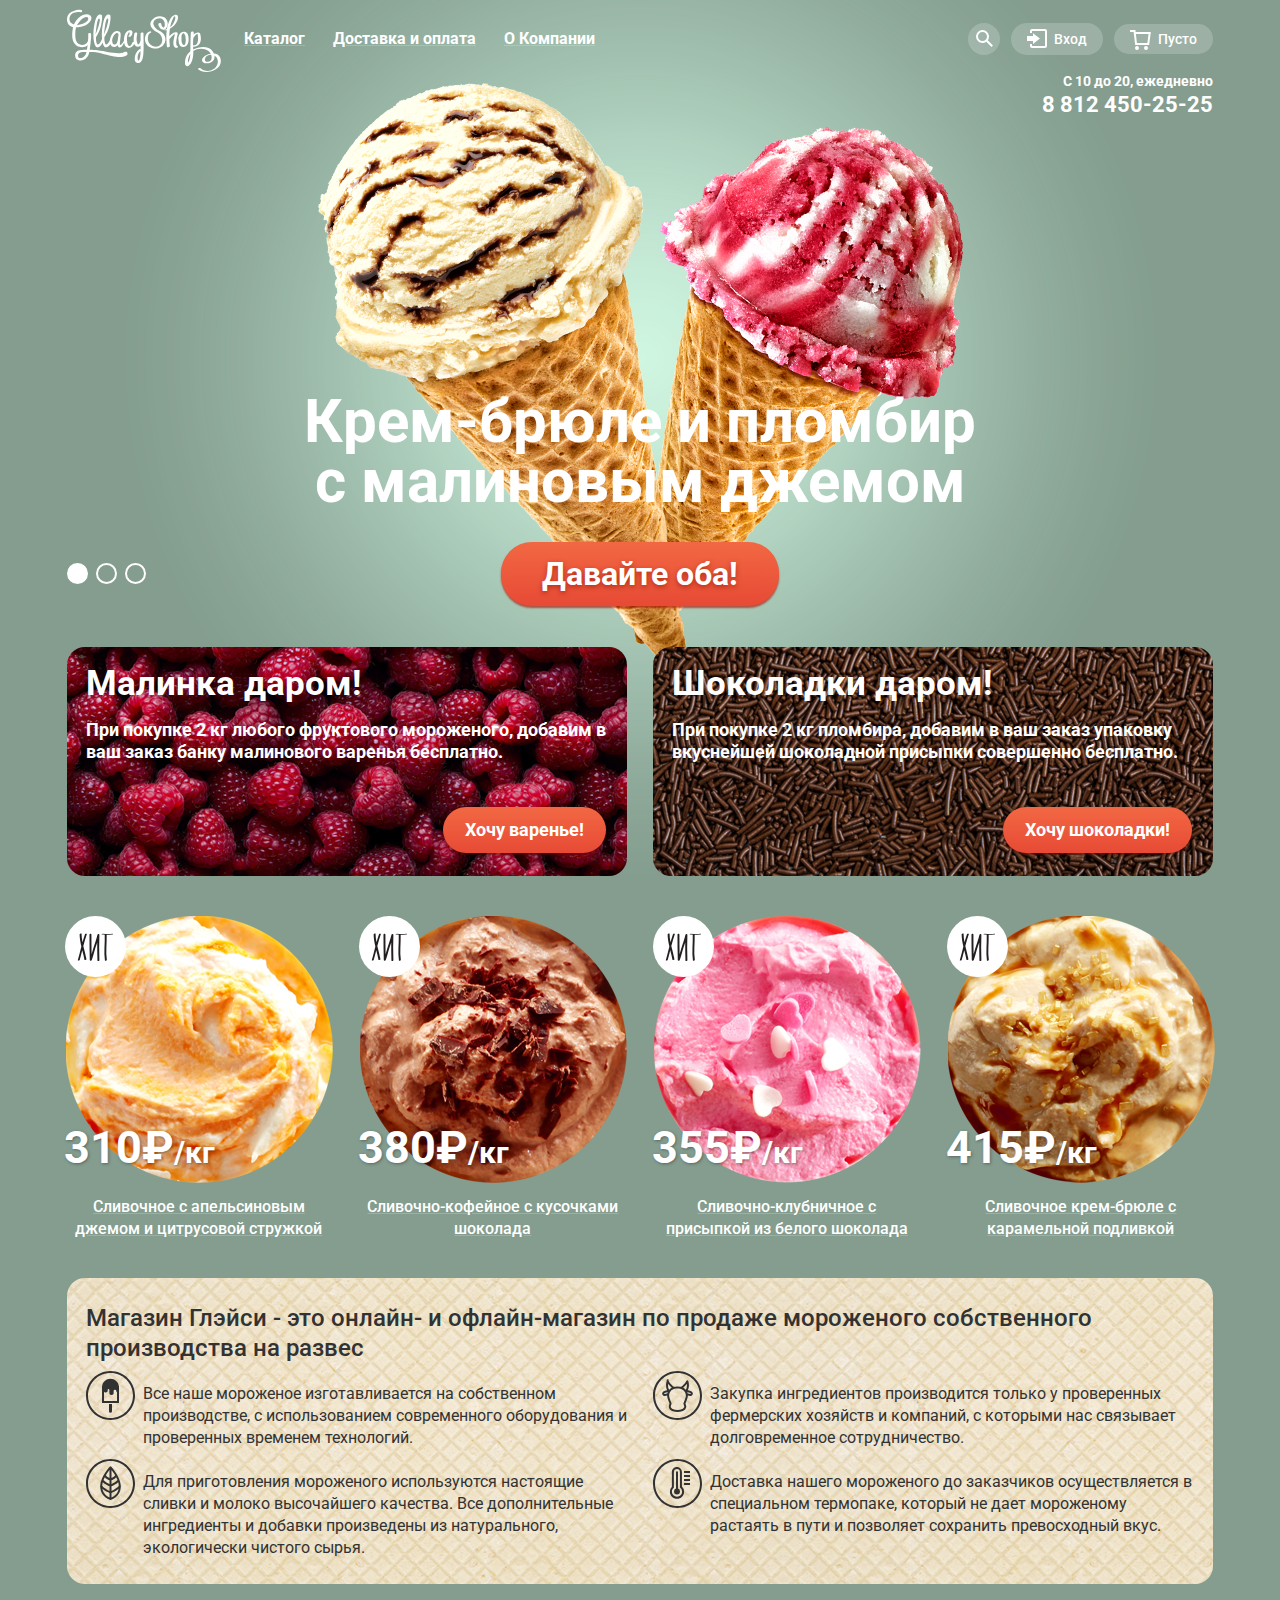
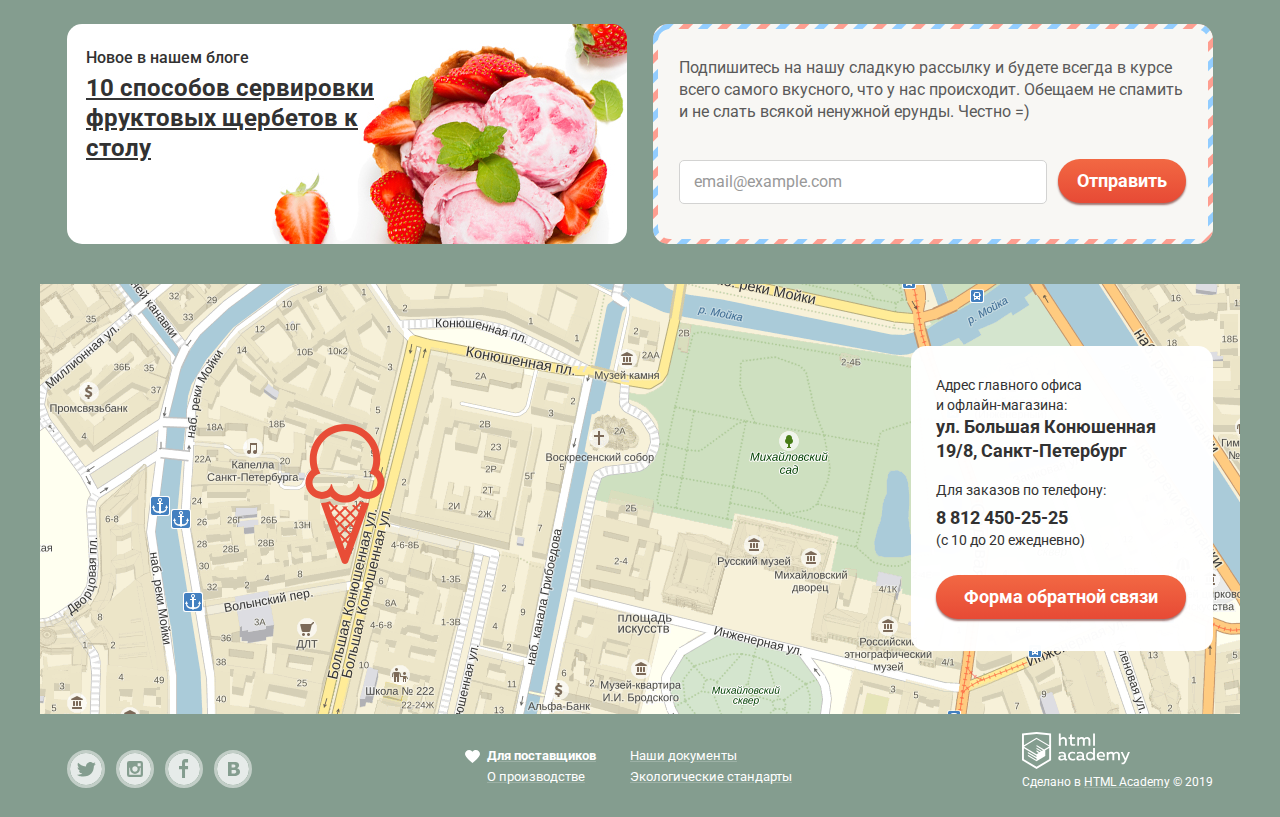
==== commit 7f08c5b3: "Исправления по критериям" ====
--- a/index.html
+++ b/index.html
@@ -12,9 +12,9 @@
     <input class="visually-hidden" type="radio" name="slide" id="slide2">
     <input class="visually-hidden" type="radio" name="slide" id="slide3">
     <div class="site-wrapper">
-    	<header class="page-header container">    
+    	<header class="page-header container">
         <div class="header-flex">
-          <div class="logo-and-nav">  
+          <div class="logo-and-nav">
             <img src="img/logo.svg" width="154" height="64" alt="Логотип магазина Глейси">
         		<nav class="main-navigation">
               <ul class="main-navigation-list">
@@ -26,11 +26,11 @@
                     <li class="submenu-item"><a href="#">Щербеты</a></li>
                     <li class="submenu-item"><a href="#">Фруктовый лед</a></li>
                     <li class="submenu-item"><a href="#">Мелорин</a></li>
-                  </ul>    
+                  </ul>
                 </li>
 
-                <li class="main-navigation-item"><a class="main-nav-button" href="delivery.html">Доставка и оплата</a></li>
-                <li class="main-navigation-item"><a class="main-nav-button" href="about.html">О Компании</a></li>
+                <li class="main-navigation-item"><a class="main-nav-button" href="#">Доставка и оплата</a></li>
+                <li class="main-navigation-item"><a class="main-nav-button" href="#">О Компании</a></li>
               </ul>
             </nav>
 
@@ -45,7 +45,7 @@
                   Поиск
                   <svg xmlns="http://www.w3.org/2000/svg" xmlns:xlink="http://www.w3.org/1999/xlink" width="17" height="17" viewBox="0 0 17 17"><path fill="#fff" d="M16.958 15.527L11.75 10.32A6.455 6.455 0 0 0 13 6.5 6.5 6.5 0 1 0 6.5 13a6.465 6.465 0 0 0 3.839-1.263l5.205 5.204 1.414-1.414zM6.5 11C4.019 11 2 8.981 2 6.5S4.019 2 6.5 2 11 4.019 11 6.5 8.981 11 6.5 11z"/></svg>
                 </button></li>
-            <li><a class="user-navigation-item login-button" href="login.html">
+            <li><a class="user-navigation-item login-button" href="#">
                   <svg xmlns="http://www.w3.org/2000/svg" xmlns:xlink="http://www.w3.org/1999/xlink" width="21" height="19" viewBox="0 0 21 19"><g fill="#000"><path d="M6 14.875L12.917 9.5 6 4.125v2.917H-.042v4.917H6z"/><path d="M18 0H5C3.9 0 3 .9 3 2v2h2V2h13v15H5v-2H3v2c0 1.1.9 2 2 2h13c1.1 0 2-.9 2-2V2c0-1.1-.9-2-2-2z"/></g></svg>
                   Вход
                 </a></li>
@@ -55,7 +55,7 @@
 
         <section class="modal modal-search">
           <h2 class="visually-hidden">Поиск по сайту</h2>
-          <form action="https://echo.htmlacademy.ru" method="post">          
+          <form action="https://echo.htmlacademy.ru" method="post">
             <input class="form-input search-input" type="search" name="searchline" id="searchline" placeholder="Крем-брюле" aria-label="Строка поиска">
           </form>
         </section>
@@ -70,8 +70,8 @@
             <div class="modal-login-buttons-and-links">
               <button class="button enter-button" type="submit">Войти</button>
               <div>
-                <a href="forgot-password.html">Забыли пароль?</a>
-                <a href="registration.html">Новая регистрация</a>
+                <a href="#">Забыли пароль?</a>
+                <a href="#">Новая регистрация</a>
               </div>
             </div>
           </form>
@@ -207,15 +207,15 @@
                   <label for="input-email" class="visually-hidden">Ваша электронная почта</label>
                   <input class="form-input subscribe-email-input" type="email" name="email" id="input-email" placeholder="email@example.com">
                   <button type="submit" class="button">Отправить</button>
-                </form>  
-              </div>     
+                </form>
+              </div>
             </section>
         </div>
 
         <section class="modal modal-feedback">
           <h2 class="visually-hidden">Форма обратной связи</h2>
           <p>Мы обязательно вам ответим!</p>
-          <form action="https://echo.htmlacademy.ru" method="post">          
+          <form action="https://echo.htmlacademy.ru" method="post">
             <label for="name" class="visually-hidden">Ваше имя</label>
             <input class="form-input" type="text" name="name" id="name" placeholder="Имя Фамилия" required>
             <label for="feedback-email" class="visually-hidden">Ваша электронная почта</label>
--- a/css/style.css
+++ b/css/style.css
@@ -22,19 +22,6 @@
 	background-repeat: no-repeat;
 
 	transition: background-color 0.5s ease;
-}
-
-a {
-	color: inherit;
-	text-decoration-color: rgba(255, 255, 255, 0.2);
-}
-
-a:hover,
-a:focus,
-a:active
- {
-	color: #ffbc9e;
-	text-decoration-color: rgba(255, 188, 158, 0.3);
 }
 
 img {
@@ -353,7 +340,7 @@
 /* Кнопки */
 
 .button {
-	padding: 12px 23px;	
+	padding: 11px 22px;	
 	display: inline-block;
 
 	font: inherit;
@@ -395,7 +382,7 @@
 }
 
 .main-button {
-	padding: 12px 41px;
+	padding: 10px 41px;
 
 	font-size: 32px;
 	line-height: 44px;
@@ -677,10 +664,18 @@
 	display: block;
 	margin-top: 4px;
 
+	color: inherit;
 	font-size: 22px;
 	line-height: 24px;
 	font-weight: bold;
-	text-decoration: none;
+	text-decoration: none;	
+}
+
+.useful-info a:hover,
+.useful-info a:focus,
+.useful-info a:active
+{
+	color: #ffbc9e;	
 }
 
 
@@ -825,13 +820,14 @@
 	background-color: #721329;
 	background-image: url("../img/raspberry-bg.jpg");
 	background-repeat: no-repeat;
-
+	background-position: top 52% left 22%;
 }
 
 .chocolate-deal {
 	background-color: #371a0c;
 	background-image: url("../img/chocolate-bg.jpg");
 	background-repeat: no-repeat;
+	background-position: top 47% right 19.2%;
 }
 
 
@@ -1146,6 +1142,19 @@
 /* Хлебные крошки */
 .breadcrumbs {
 	max-width: 80%;
+}
+
+.breadcrumbs a {
+	color: inherit;
+	text-decoration-color: rgba(255, 255, 255, 0.2);
+}
+
+.breadcrumbs a:hover,
+.breadcrumbs a:focus,
+.breadcrumbs a:active
+ {
+	color: #ffbc9e;
+	text-decoration-color: rgba(255, 188, 158, 0.3);
 }
 
 .breadcrumbs ul {
@@ -1486,6 +1495,17 @@
 	display: flex;
 	flex-direction: column-reverse;
 	align-items: center;
+
+	color: inherit;
+	text-decoration-color: rgba(255, 255, 255, 0.2);
+}
+
+.goods-list-item a:hover,
+.goods-list-item a:focus,
+.goods-list-item a:active
+ {
+	color: #ffbc9e;
+	text-decoration-color: rgba(255, 188, 158, 0.3);
 }
 
 .goods-list-item h3 {
@@ -1545,6 +1565,7 @@
 	padding-right: 9px;
 	margin-left: 2px;
 
+	color: inherit;
 	font-size: 16px;
 	line-height: 18px;
 	font-weight: 500;
@@ -1605,6 +1626,18 @@
 	list-style: none;
 }
 
+footer a {
+	color: inherit;
+	text-decoration-color: rgba(255, 255, 255, 0.2);
+}
+
+footer a:hover,
+footer a:focus,
+footer a:active
+{
+	color: #ffbc9e;
+	text-decoration-color: rgba(255, 188, 158, 0.3);
+}
 
 footer .suppliers {
 	font-weight: bold;
@@ -1687,6 +1720,10 @@
 	box-shadow: 0 0 2px 2px rgba(117, 161, 210, 0.7);
 }
 
+.social-button:active {
+	opacity: 0.8;
+}
+
 .twitter-social {
 	background-image: url("../img/twitter.svg");	
 }
